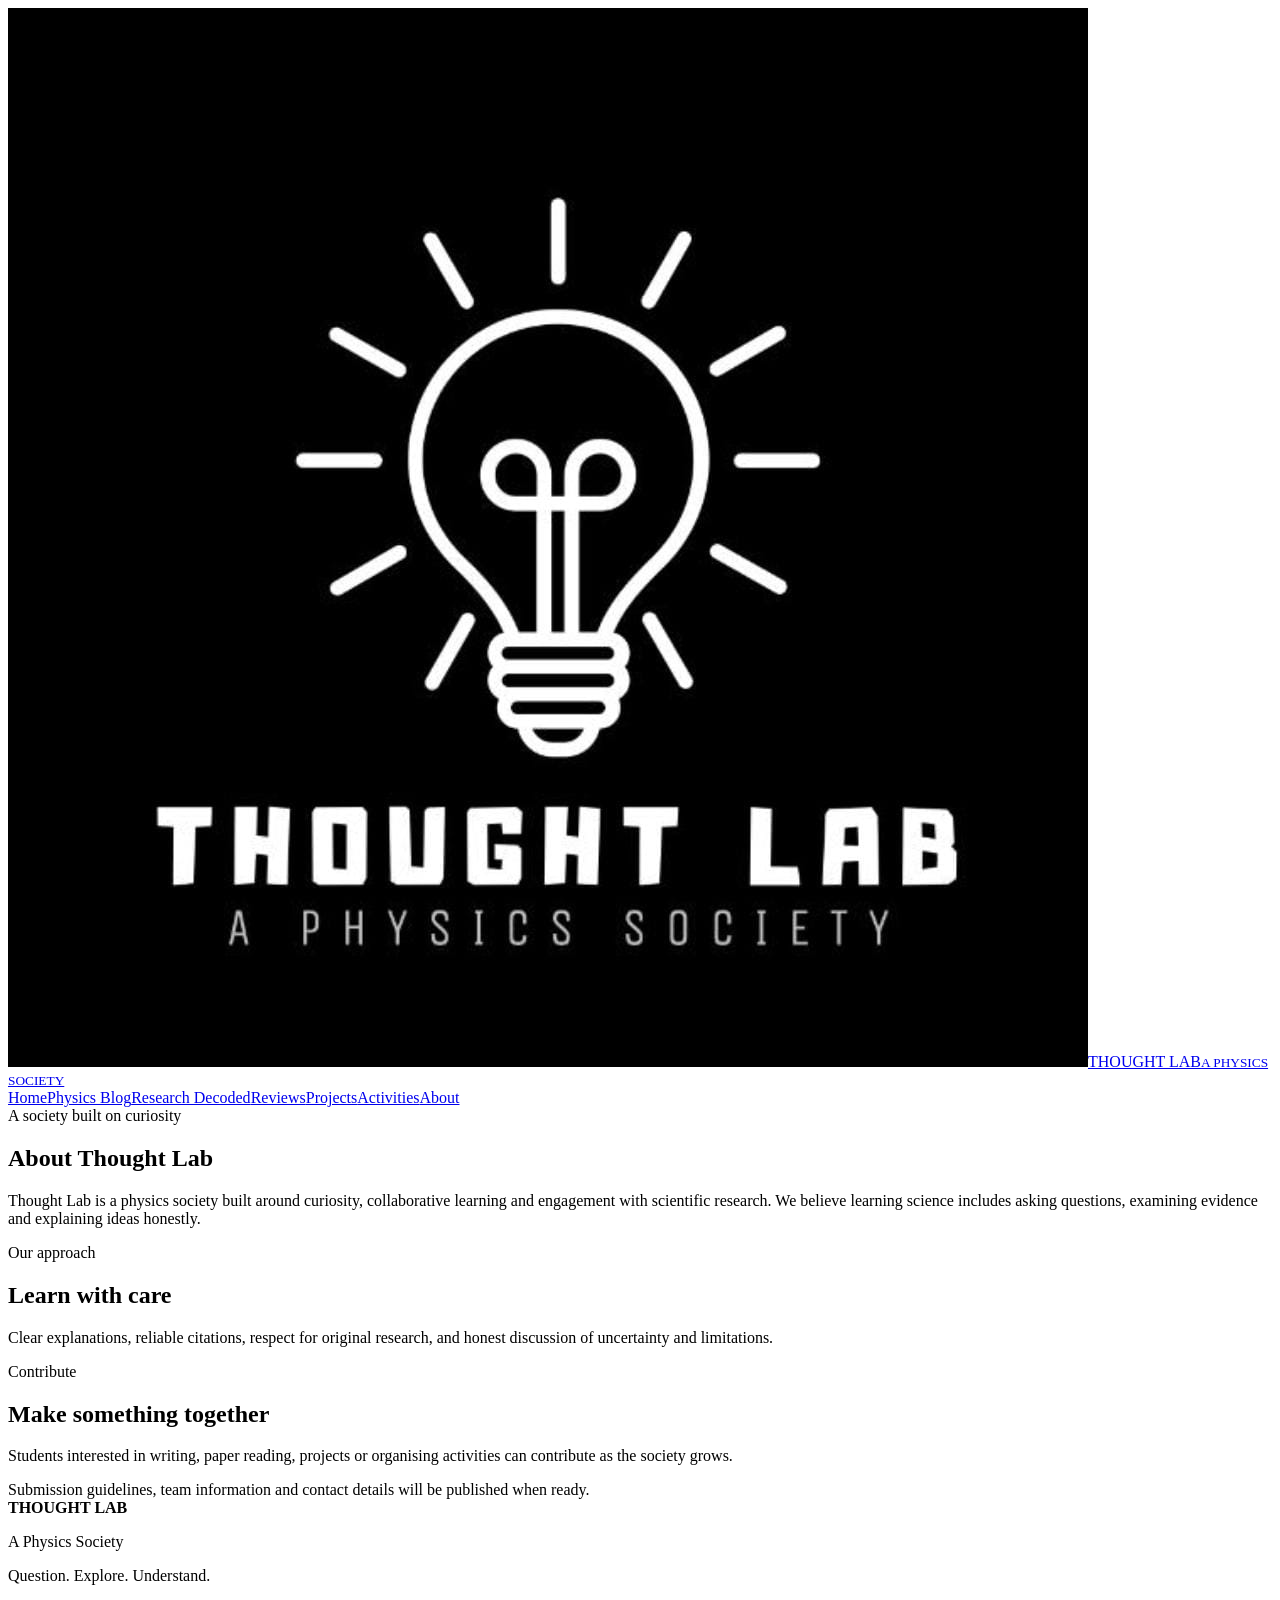
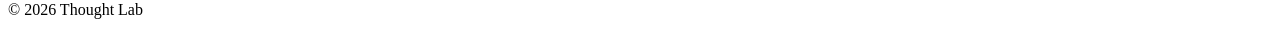
==== about.html @ f624a901 "Add files via upload" ====
<!doctype html><html lang="en"><head><meta charset="utf-8"><meta name="viewport" content="width=device-width,initial-scale=1"><meta name="description" content="Thought Lab — a student physics society exploring ideas, research and the universe."><title>About Thought Lab | Thought Lab</title><link rel="stylesheet" href="assets/style.css"></head><body><header class="site-header"><div class="wrap bar"><a class="brand" href="index.html"><img src="logo.jpeg" alt="Thought Lab logo"><span>THOUGHT LAB<small>A PHYSICS SOCIETY</small></span></a><nav aria-label="Main navigation"><a href="index.html">Home</a><a href="blog.html">Physics Blog</a><a href="decoded.html">Research Decoded</a><a href="reviews.html">Reviews</a><a href="projects.html">Projects</a><a href="activities.html">Activities</a><a href="about.html" aria-current="page">About</a></nav></div></header><main><section class="page-intro"><div class="wrap"><div class="eyebrow">A society built on curiosity</div><h1>About Thought Lab</h1><p>Thought Lab is a physics society built around curiosity, collaborative learning and engagement with scientific research. We believe learning science includes asking questions, examining evidence and explaining ideas honestly.</p></div></section><section class="content"><div class="wrap"><div class="grid"><article class="card"><div class="tag">Our approach</div><h2>Learn with care</h2><p>Clear explanations, reliable citations, respect for original research, and honest discussion of uncertainty and limitations.</p></article><article class="card"><div class="tag">Contribute</div><h2>Make something together</h2><p>Students interested in writing, paper reading, projects or organising activities can contribute as the society grows.</p></article></div><div class="notice">Submission guidelines, team information and contact details will be published when ready.</div></div></section></main><footer class="footer"><div class="wrap footer-row"><div><strong>THOUGHT LAB</strong><p>A Physics Society</p></div><div><p>Question. Explore. Understand.</p><p>© 2026 Thought Lab</p></div></div></footer></body></html>
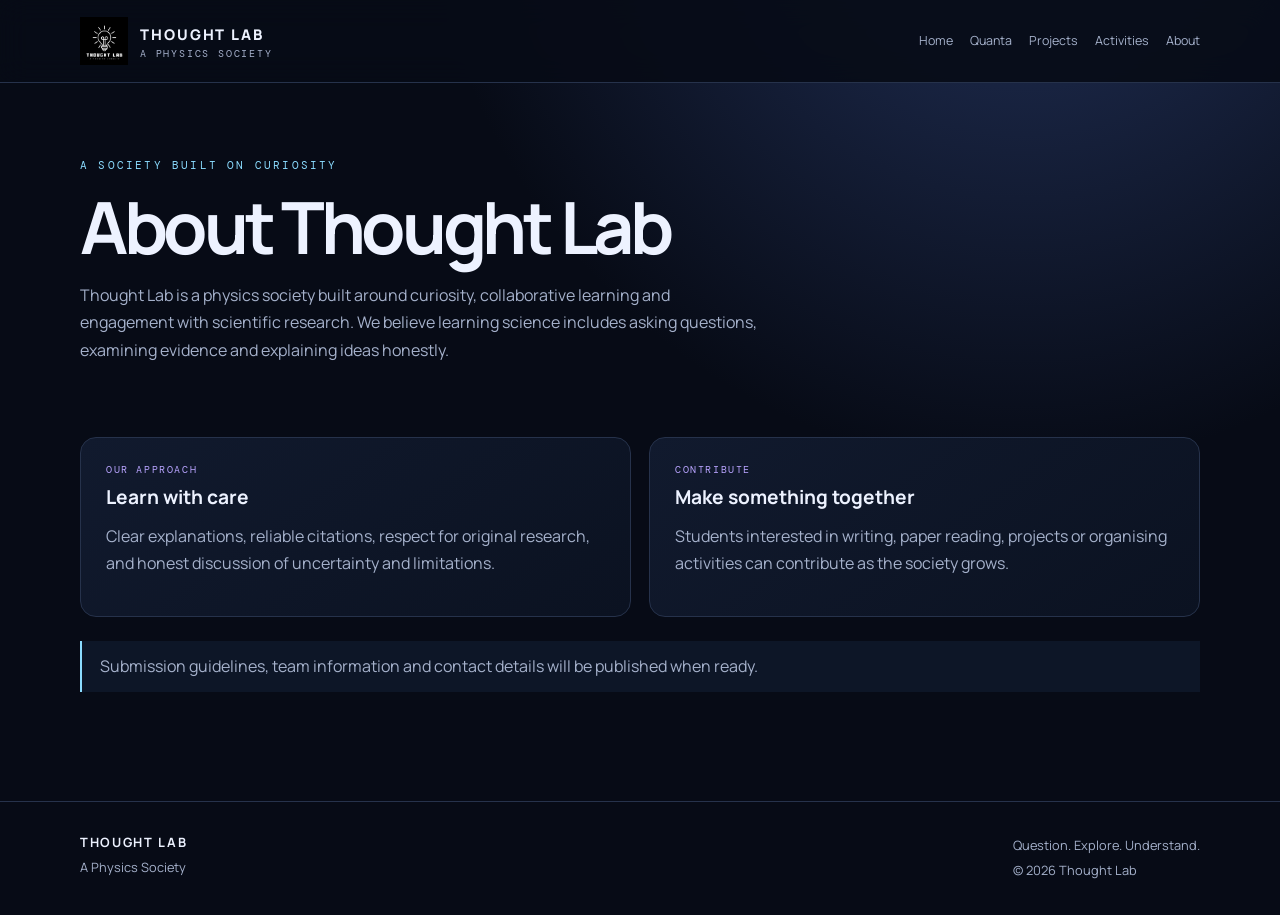
==== commit 2831cff8: "Add files via upload" ====
--- a/about.html
+++ b/about.html
@@ -1 +1 @@
-<!doctype html><html lang="en"><head><meta charset="utf-8"><meta name="viewport" content="width=device-width,initial-scale=1"><meta name="description" content="Thought Lab — a student physics society exploring ideas, research and the universe."><title>About Thought Lab | Thought Lab</title><link rel="stylesheet" href="assets/style.css"></head><body><header class="site-header"><div class="wrap bar"><a class="brand" href="index.html"><img src="logo.jpeg" alt="Thought Lab logo"><span>THOUGHT LAB<small>A PHYSICS SOCIETY</small></span></a><nav aria-label="Main navigation"><a href="index.html">Home</a><a href="blog.html">Physics Blog</a><a href="decoded.html">Research Decoded</a><a href="reviews.html">Reviews</a><a href="projects.html">Projects</a><a href="activities.html">Activities</a><a href="about.html" aria-current="page">About</a></nav></div></header><main><section class="page-intro"><div class="wrap"><div class="eyebrow">A society built on curiosity</div><h1>About Thought Lab</h1><p>Thought Lab is a physics society built around curiosity, collaborative learning and engagement with scientific research. We believe learning science includes asking questions, examining evidence and explaining ideas honestly.</p></div></section><section class="content"><div class="wrap"><div class="grid"><article class="card"><div class="tag">Our approach</div><h2>Learn with care</h2><p>Clear explanations, reliable citations, respect for original research, and honest discussion of uncertainty and limitations.</p></article><article class="card"><div class="tag">Contribute</div><h2>Make something together</h2><p>Students interested in writing, paper reading, projects or organising activities can contribute as the society grows.</p></article></div><div class="notice">Submission guidelines, team information and contact details will be published when ready.</div></div></section></main><footer class="footer"><div class="wrap footer-row"><div><strong>THOUGHT LAB</strong><p>A Physics Society</p></div><div><p>Question. Explore. Understand.</p><p>© 2026 Thought Lab</p></div></div></footer></body></html>+<!doctype html><html lang="en"><head><meta charset="utf-8"><meta name="viewport" content="width=device-width,initial-scale=1"><meta name="description" content="Thought Lab — a student physics society exploring ideas, research and the universe."><title>About Thought Lab | Thought Lab</title><link rel="stylesheet" href="assets/style.css"></head><body><header class="site-header"><div class="wrap bar"><a class="brand" href="index.html"><img src="logo.jpeg" alt="Thought Lab logo"><span>THOUGHT LAB<small>A PHYSICS SOCIETY</small></span></a><nav aria-label="Main navigation"><a href="index.html">Home</a><a href="quanta.html">Quanta</a><a href="projects.html">Projects</a><a href="activities.html">Activities</a><a href="about.html">About</a></nav></div></header><main><section class="page-intro"><div class="wrap"><div class="eyebrow">A society built on curiosity</div><h1>About Thought Lab</h1><p>Thought Lab is a physics society built around curiosity, collaborative learning and engagement with scientific research. We believe learning science includes asking questions, examining evidence and explaining ideas honestly.</p></div></section><section class="content"><div class="wrap"><div class="grid"><article class="card"><div class="tag">Our approach</div><h2>Learn with care</h2><p>Clear explanations, reliable citations, respect for original research, and honest discussion of uncertainty and limitations.</p></article><article class="card"><div class="tag">Contribute</div><h2>Make something together</h2><p>Students interested in writing, paper reading, projects or organising activities can contribute as the society grows.</p></article></div><div class="notice">Submission guidelines, team information and contact details will be published when ready.</div></div></section></main><footer class="footer"><div class="wrap footer-row"><div><strong>THOUGHT LAB</strong><p>A Physics Society</p></div><div><p>Question. Explore. Understand.</p><p>© 2026 Thought Lab</p></div></div></footer></body></html>
--- a/assets/style.css
+++ b/assets/style.css
@@ -0,0 +1,45 @@
+@import url('https://fonts.googleapis.com/css2?family=DM+Mono:wght@400;500&family=Manrope:wght@400;500;600;700;800&display=swap');
+:root{--bg:#070b16;--panel:#10182b;--panel2:#0c1323;--text:#edf2ff;--muted:#a5b1cb;--line:#26324b;--accent:#8bdcff;--violet:#b9a4ff;--max:1120px}
+*{box-sizing:border-box}html{scroll-behavior:smooth}body{margin:0;background:radial-gradient(ellipse at 80% -20%,#24345e 0,transparent 42%),var(--bg);color:var(--text);font:16px/1.7 Manrope,system-ui,sans-serif}a{color:var(--accent);text-decoration:none}a:hover{color:#fff}img{max-width:100%;display:block}.wrap{width:min(var(--max),calc(100% - 40px));margin:auto}.site-header{border-bottom:1px solid #26324b;background:#070b16e8;backdrop-filter:blur(14px);position:sticky;top:0;z-index:10}.bar{display:flex;align-items:center;justify-content:space-between;gap:24px;min-height:82px}.brand{display:flex;align-items:center;gap:12px;color:var(--text);font-weight:800;letter-spacing:.13em;font-size:.92rem}.brand img{width:48px;height:48px;object-fit:contain}.brand small{display:block;font:10px 'DM Mono',monospace;letter-spacing:.18em;color:var(--muted)}nav{display:flex;gap:17px;flex-wrap:wrap;justify-content:flex-end}nav a{font-size:.78rem;color:var(--muted)}nav a[aria-current=page]{color:var(--accent)}.eyebrow{font:11px 'DM Mono',monospace;text-transform:uppercase;letter-spacing:.2em;color:var(--accent)}.hero{min-height:calc(78vh - 82px);display:flex;align-items:center;padding:90px 0 100px;position:relative;overflow:hidden}.hero:after{content:'';position:absolute;width:420px;height:420px;border-radius:50%;right:5%;top:12%;background:radial-gradient(circle at 35% 35%,#a6e6ff30,#a38aff15 45%,transparent 70%);border:1px solid #9ddcff20;box-shadow:0 0 100px #6c89ff12;pointer-events:none}.hero-inner{position:relative;z-index:1;max-width:760px}.hero h1{font-size:clamp(3rem,8vw,6.4rem);line-height:1.02;letter-spacing:-.07em;margin:22px 0}.hero p{font-size:1.1rem;color:var(--muted);max-width:600px}.hero .sub{font:12px 'DM Mono',monospace;letter-spacing:.14em;color:#8d9ab8;margin-top:30px}.hero .word{color:var(--accent)}.page-intro{padding:75px 0 35px}.page-intro h1{font-size:clamp(2.4rem,6vw,4.5rem);letter-spacing:-.06em;line-height:1.1;margin:15px 0}.page-intro p{max-width:680px;color:var(--muted)}main .content{padding:22px 0 85px}.section-title{font-size:1.2rem;margin:0 0 18px}.grid{display:grid;grid-template-columns:repeat(2,minmax(0,1fr));gap:18px}.card{background:linear-gradient(145deg,#111a2e,#0b1221);border:1px solid var(--line);border-radius:16px;padding:25px}.card h2,.card h3{font-size:1.2rem;line-height:1.4;margin:8px 0 12px}.card p{color:var(--muted);margin:0 0 14px}.tag{font:10px 'DM Mono',monospace;letter-spacing:.16em;color:var(--violet);text-transform:uppercase}.lead-card{padding:32px;border-radius:20px;border:1px solid #36466b;background:linear-gradient(130deg,#141e37,#0b1221)}.lead-card h2{font-size:1.65rem}.notice{border-left:2px solid var(--accent);padding:12px 18px;color:var(--muted);background:#0d1627;margin:24px 0}.gallery{display:grid;grid-template-columns:repeat(3,1fr);gap:12px;margin:20px 0}.gallery img{height:220px;width:100%;object-fit:cover;border-radius:12px;border:1px solid var(--line)}.footer{border-top:1px solid var(--line);padding:30px 0;color:var(--muted);font-size:.8rem}.footer-row{display:flex;justify-content:space-between;gap:15px;flex-wrap:wrap}.footer strong{color:var(--text);letter-spacing:.13em}.footer p{margin:3px 0}.btn{display:inline-block;border:1px solid #59708e;border-radius:999px;padding:10px 17px;color:var(--text);font-size:.85rem;margin:12px 8px 0 0}.btn.primary{background:var(--accent);border-color:var(--accent);color:#07101d;font-weight:800}.small{font-size:.85rem;color:var(--muted)}@media(max-width:800px){.bar{align-items:flex-start;flex-direction:column;padding:13px 0}.bar nav{justify-content:flex-start;gap:9px 14px}.hero{min-height:65vh;padding:70px 0}.hero:after{width:270px;height:270px;right:-100px;top:25%}.grid{grid-template-columns:1fr}.gallery{grid-template-columns:1fr}.gallery img{height:auto;max-height:360px;object-fit:cover}.wrap{width:min(var(--max),calc(100% - 30px))}}
+
+/* Space Quiz 2026 feature page */
+.event-hero{padding:72px 0 62px;border-bottom:1px solid var(--line);background:radial-gradient(ellipse at 10% 10%,#25345a70,transparent 55%)}.event-hero-grid{display:grid;grid-template-columns:.88fr 1.12fr;align-items:center;gap:42px}.event-hero h1{font-size:clamp(3rem,7vw,5.8rem);line-height:.98;letter-spacing:-.075em;margin:20px 0}.event-hero h1 span{color:var(--accent);display:block}.event-lede{font-size:1.1rem;color:var(--muted);max-width:560px}.event-meta{display:flex;gap:9px;flex-wrap:wrap;margin-top:25px}.event-meta span{border:1px solid var(--line);background:#10182b99;border-radius:999px;padding:7px 12px;font-size:.75rem;color:#d3def5}.event-hero-image,.feature-photo{margin:0}.event-hero-image img{width:100%;height:440px;object-fit:cover;border:1px solid var(--line);border-radius:18px}.event-hero-image figcaption,.feature-photo figcaption,.event-gallery figcaption{font-size:.76rem;color:var(--muted);margin-top:10px}.event-section{padding:74px 0}.event-section-alt{background:#0b1220a8;border-top:1px solid #1c2941;border-bottom:1px solid #1c2941}.event-intro-grid,.closing-grid{display:grid;grid-template-columns:.8fr 1.2fr;gap:48px}.event-section h2{font-size:clamp(1.8rem,4vw,3rem);letter-spacing:-.055em;line-height:1.13;margin:13px 0}.event-prose{color:var(--muted);max-width:760px}.event-prose p{margin:0 0 16px}.feature-grid{display:grid;grid-template-columns:1fr 1fr;align-items:center;gap:48px}.feature-grid.reverse .feature-copy{order:2}.feature-grid.reverse .feature-photo{order:1}.feature-photo img{width:100%;height:390px;object-fit:cover;border-radius:17px;border:1px solid var(--line)}.feature-copy p{color:var(--muted)}.section-heading{max-width:740px;margin-bottom:28px}.section-heading p{color:var(--muted)}.round-grid{display:grid;grid-template-columns:repeat(4,1fr);gap:14px}.round-card{padding:22px;border:1px solid var(--line);border-radius:15px;background:linear-gradient(145deg,#121c32,#0a1120);min-height:145px}.round-card span{font:11px 'DM Mono',monospace;color:var(--accent)}.round-card h3{font-size:1.05rem;margin:17px 0 0}.winner-grid{display:grid;grid-template-columns:repeat(3,minmax(0,1fr));gap:17px;align-items:start}.winner-card{overflow:hidden;border:1px solid var(--line);border-radius:17px;background:linear-gradient(145deg,#121b30,#0a1120)}.winner-card img{width:100%;height:240px;object-fit:cover}.winner-first{border-color:#7dadd0}.winner-content{padding:21px}.winner-rank{font:10px 'DM Mono',monospace;letter-spacing:.14em;color:var(--violet);text-transform:uppercase}.winner-content h3{font-size:1.3rem;margin:8px 0}.winner-score{font-weight:800;color:var(--accent);font-size:.92rem}.winner-score span{color:var(--muted);padding:0 4px}.winner-content ul{padding-left:18px;color:var(--muted);font-size:.85rem;margin:15px 0 0}.winner-content small{color:#8290ad}.event-gallery{display:grid;grid-template-columns:1fr 1fr;gap:18px}.event-gallery figure{margin:0}.event-gallery img{width:100%;height:310px;object-fit:cover;border-radius:15px;border:1px solid var(--line)}.event-gallery .gallery-wide{grid-column:1/-1}.event-gallery .gallery-wide img{height:auto;max-height:580px;object-fit:cover}.closing-grid{align-items:start}
+@media(max-width:850px){.event-hero-grid,.event-intro-grid,.closing-grid,.feature-grid{grid-template-columns:1fr;gap:26px}.event-hero-image img{height:auto;max-height:460px}.feature-grid.reverse .feature-copy,.feature-grid.reverse .feature-photo{order:initial}.round-grid{grid-template-columns:repeat(2,1fr)}.winner-grid{grid-template-columns:1fr}.winner-card img{height:auto;max-height:390px}.event-gallery{grid-template-columns:1fr}.event-gallery .gallery-wide{grid-column:auto}.event-gallery img{height:auto;max-height:450px}}
+
+/* Homepage: wider physics identity, not astronomy-only */
+.home-hero{position:relative;overflow:hidden;padding:74px 0 82px;border-bottom:1px solid var(--line);background:radial-gradient(ellipse at 76% 48%,#283d6c65,transparent 43%),radial-gradient(ellipse at 8% 0%,#1a294b65,transparent 45%)}
+.home-hero-grid{display:grid;grid-template-columns:1.05fr .95fr;align-items:center;gap:35px;min-height:510px}.home-hero-copy{position:relative;z-index:1}.home-hero h1{font-size:clamp(3.3rem,7.8vw,6.5rem);line-height:.98;letter-spacing:-.075em;margin:22px 0}.home-hero h1 span,.home-belief h2 span{color:var(--accent)}.home-intro{font-size:1.1rem;max-width:640px;color:var(--muted)}.home-actions{margin-top:20px}.home-motto{font:11px 'DM Mono',monospace;letter-spacing:.17em;color:#8797b8;margin-top:34px}.home-motto span{color:var(--accent);padding:0 7px}
+.home-visual{height:430px;position:relative;display:grid;place-items:center}.visual-core{width:170px;height:170px;border:1px solid #9bdcff6a;border-radius:50%;display:flex;flex-direction:column;align-items:center;justify-content:center;text-align:center;background:radial-gradient(circle,#213b5c,#0b1325 70%);box-shadow:0 0 55px #73caff20;z-index:2}.visual-core span{font:700 14px 'DM Mono',monospace;letter-spacing:.16em;color:#d9f4ff}.visual-core small{font-size:10px;line-height:1.5;color:var(--muted);margin-top:9px}.orbit{position:absolute;border:1px solid #8ddcff35;border-radius:50%;width:290px;height:290px;transform:rotate(-28deg)}.orbit-two{width:380px;height:260px;transform:rotate(52deg);border-color:#b9a4ff35}.orbit-three{width:420px;height:420px;border-style:dashed;border-color:#8ddcff20}.visual-label{position:absolute;font:10px 'DM Mono',monospace;letter-spacing:.16em;color:#cbd8f2;border:1px solid var(--line);background:#0b1221;padding:8px 11px;border-radius:99px}.label-quantum{top:40px;left:14%}.label-space{right:1%;top:48%}.label-energy{bottom:42px;left:18%}
+.home-belief{padding:75px 0;background:#0b1220a8;border-bottom:1px solid #1c2941}.belief-grid{display:grid;grid-template-columns:.8fr 1.2fr;gap:45px;align-items:center}.home-belief h2,.home-branches h2,.home-ways h2{font-size:clamp(2.3rem,5vw,4rem);line-height:1.05;letter-spacing:-.065em;margin:16px 0}.belief-copy p{font-size:1.12rem;color:var(--muted);max-width:720px}.text-link{display:inline-block;margin-top:10px;font-weight:700}.text-link span{padding-left:8px}.home-branches,.home-ways{padding:78px 0}.section-heading{max-width:720px}.section-heading h2{margin-top:13px}.section-heading p{color:var(--muted);max-width:620px}.branch-grid{display:grid;grid-template-columns:repeat(3,minmax(0,1fr));gap:15px;margin-top:32px}.branch-card{position:relative;overflow:hidden;min-height:235px;padding:24px;border:1px solid var(--line);border-radius:16px;background:linear-gradient(145deg,#111a2e,#0b1221)}.branch-card:after{content:'';position:absolute;width:150px;height:150px;right:-60px;bottom:-70px;border-radius:50%;border:1px solid #9bdcff20;box-shadow:0 0 50px #9bdcff0a}.branch-symbol{font-size:2.5rem;line-height:1;color:var(--accent);margin-bottom:20px}.branch-card .tag{color:var(--violet)}.branch-card h3{font-size:1.25rem;margin:8px 0}.branch-card p{font-size:.9rem;color:var(--muted);margin:0;max-width:330px}.branch-em .branch-symbol{color:#c4b4ff}.branch-thermo .branch-symbol{color:#ffbd8d}.branch-relativity .branch-symbol{color:#a5e5c6}.branch-optics .branch-symbol{color:#f0d88d}.branch-mechanics .branch-symbol{color:#9ed9ff}.ways-grid{display:grid;grid-template-columns:repeat(4,minmax(0,1fr));gap:14px;margin-top:26px}.way-card{display:block;padding:23px;border:1px solid var(--line);border-radius:15px;background:#0d1526;color:var(--text);transition:transform .18s,border-color .18s}.way-card:hover{transform:translateY(-3px);border-color:#6d8ab3}.way-card h3{font-size:1.15rem;margin:12px 0}.way-card h3 span{float:right;color:var(--accent)}.way-card p{font-size:.88rem;color:var(--muted);margin:0}.way-card .tag{color:var(--accent)}
+@media(max-width:850px){.home-hero-grid,.belief-grid{grid-template-columns:1fr;gap:25px}.home-hero{padding:55px 0}.home-visual{height:350px}.branch-grid{grid-template-columns:repeat(2,minmax(0,1fr))}.ways-grid{grid-template-columns:repeat(2,minmax(0,1fr))}}
+@media(max-width:520px){.home-hero h1{font-size:3.3rem}.home-visual{height:300px;transform:scale(.92);margin:-10px}.orbit-three{width:340px;height:340px}.orbit-two{width:320px;height:220px}.branch-grid,.ways-grid{grid-template-columns:1fr}.branch-card{min-height:190px}.home-belief,.home-branches,.home-ways{padding:55px 0}}
+/* Fix event photos on mobile portrait screens */
+@media (max-width: 850px) {
+    .event-hero-image img,
+    .feature-photo img,
+    .event-gallery img {
+        height: auto;
+        max-height: none;
+        object-fit: contain;
+    }
+}
+@media (max-width: 520px) {
+    .event-hero {
+        padding: 30px 0;
+    }
+
+    .event-hero-image img {
+        width: 100%;
+        height: auto;
+        max-height: 65vh;
+        object-fit: contain;
+    }
+
+    .event-hero-image figcaption {
+        font-size: 0.7rem;
+    }
+
+    .event-section {
+        padding: 40px 0;
+    }
+}
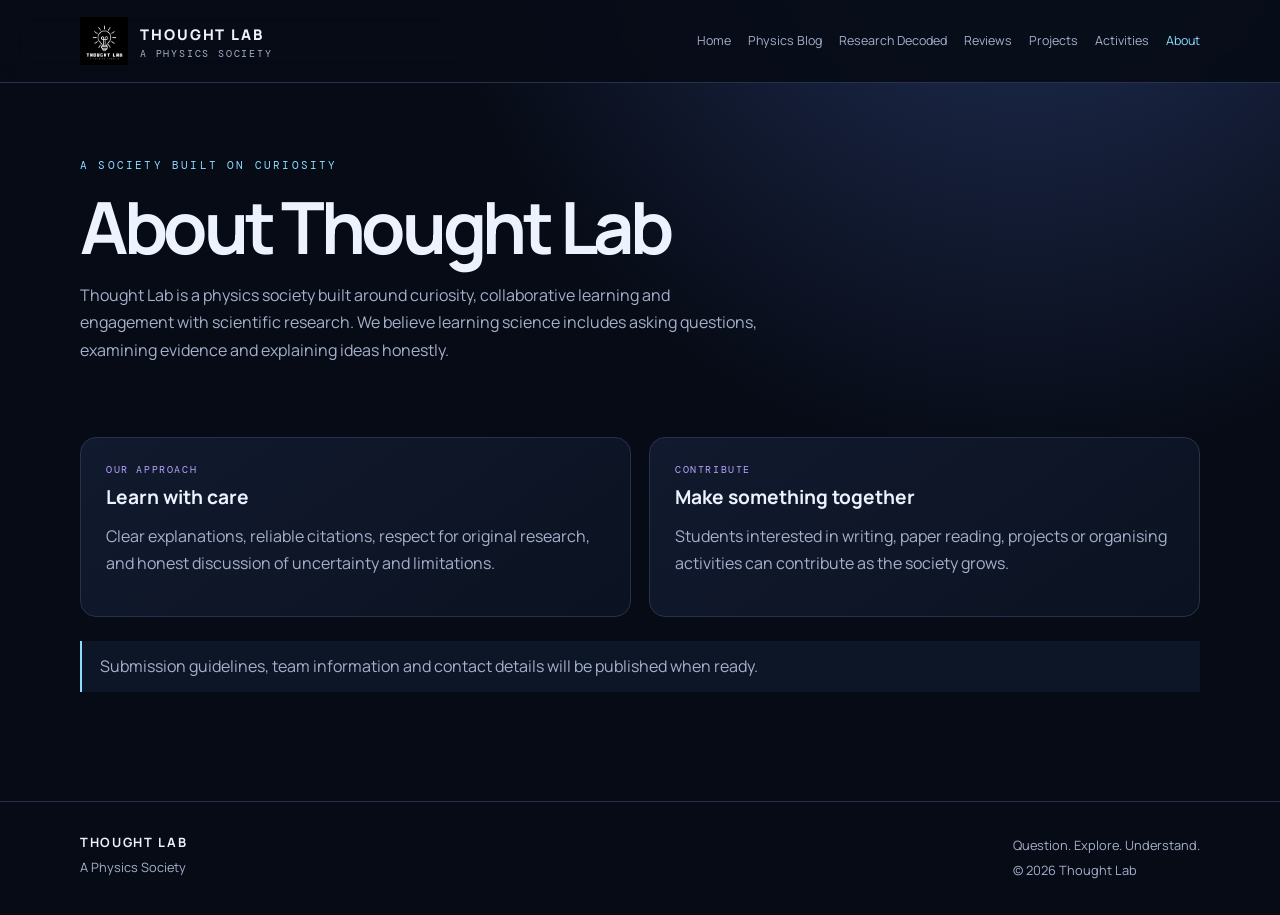
==== commit 19af5fc8: "Add files via upload" ====
--- a/about.html
+++ b/about.html
@@ -1 +1 @@
-<!doctype html><html lang="en"><head><meta charset="utf-8"><meta name="viewport" content="width=device-width,initial-scale=1"><meta name="description" content="Thought Lab — a student physics society exploring ideas, research and the universe."><title>About Thought Lab | Thought Lab</title><link rel="stylesheet" href="assets/style.css"></head><body><header class="site-header"><div class="wrap bar"><a class="brand" href="index.html"><img src="logo.jpeg" alt="Thought Lab logo"><span>THOUGHT LAB<small>A PHYSICS SOCIETY</small></span></a><nav aria-label="Main navigation"><a href="index.html">Home</a><a href="quanta.html">Quanta</a><a href="projects.html">Projects</a><a href="activities.html">Activities</a><a href="about.html">About</a></nav></div></header><main><section class="page-intro"><div class="wrap"><div class="eyebrow">A society built on curiosity</div><h1>About Thought Lab</h1><p>Thought Lab is a physics society built around curiosity, collaborative learning and engagement with scientific research. We believe learning science includes asking questions, examining evidence and explaining ideas honestly.</p></div></section><section class="content"><div class="wrap"><div class="grid"><article class="card"><div class="tag">Our approach</div><h2>Learn with care</h2><p>Clear explanations, reliable citations, respect for original research, and honest discussion of uncertainty and limitations.</p></article><article class="card"><div class="tag">Contribute</div><h2>Make something together</h2><p>Students interested in writing, paper reading, projects or organising activities can contribute as the society grows.</p></article></div><div class="notice">Submission guidelines, team information and contact details will be published when ready.</div></div></section></main><footer class="footer"><div class="wrap footer-row"><div><strong>THOUGHT LAB</strong><p>A Physics Society</p></div><div><p>Question. Explore. Understand.</p><p>© 2026 Thought Lab</p></div></div></footer></body></html>+<!doctype html><html lang="en"><head><meta charset="utf-8"><meta name="viewport" content="width=device-width,initial-scale=1"><meta name="description" content="Thought Lab — a student physics society exploring ideas, research and the universe."><title>About Thought Lab | Thought Lab</title><link rel="stylesheet" href="assets/style.css"></head><body><header class="site-header"><div class="wrap bar"><a class="brand" href="index.html"><img src="logo.jpeg" alt="Thought Lab logo"><span>THOUGHT LAB<small>A PHYSICS SOCIETY</small></span></a><nav aria-label="Main navigation"><a href="index.html">Home</a><a href="blog.html">Physics Blog</a><a href="decoded.html">Research Decoded</a><a href="reviews.html">Reviews</a><a href="projects.html">Projects</a><a href="activities.html">Activities</a><a href="about.html" aria-current="page">About</a></nav></div></header><main><section class="page-intro"><div class="wrap"><div class="eyebrow">A society built on curiosity</div><h1>About Thought Lab</h1><p>Thought Lab is a physics society built around curiosity, collaborative learning and engagement with scientific research. We believe learning science includes asking questions, examining evidence and explaining ideas honestly.</p></div></section><section class="content"><div class="wrap"><div class="grid"><article class="card"><div class="tag">Our approach</div><h2>Learn with care</h2><p>Clear explanations, reliable citations, respect for original research, and honest discussion of uncertainty and limitations.</p></article><article class="card"><div class="tag">Contribute</div><h2>Make something together</h2><p>Students interested in writing, paper reading, projects or organising activities can contribute as the society grows.</p></article></div><div class="notice">Submission guidelines, team information and contact details will be published when ready.</div></div></section></main><footer class="footer"><div class="wrap footer-row"><div><strong>THOUGHT LAB</strong><p>A Physics Society</p></div><div><p>Question. Explore. Understand.</p><p>© 2026 Thought Lab</p></div></div></footer></body></html>
--- a/assets/style.css
+++ b/assets/style.css
@@ -13,33 +13,3 @@
 .home-belief{padding:75px 0;background:#0b1220a8;border-bottom:1px solid #1c2941}.belief-grid{display:grid;grid-template-columns:.8fr 1.2fr;gap:45px;align-items:center}.home-belief h2,.home-branches h2,.home-ways h2{font-size:clamp(2.3rem,5vw,4rem);line-height:1.05;letter-spacing:-.065em;margin:16px 0}.belief-copy p{font-size:1.12rem;color:var(--muted);max-width:720px}.text-link{display:inline-block;margin-top:10px;font-weight:700}.text-link span{padding-left:8px}.home-branches,.home-ways{padding:78px 0}.section-heading{max-width:720px}.section-heading h2{margin-top:13px}.section-heading p{color:var(--muted);max-width:620px}.branch-grid{display:grid;grid-template-columns:repeat(3,minmax(0,1fr));gap:15px;margin-top:32px}.branch-card{position:relative;overflow:hidden;min-height:235px;padding:24px;border:1px solid var(--line);border-radius:16px;background:linear-gradient(145deg,#111a2e,#0b1221)}.branch-card:after{content:'';position:absolute;width:150px;height:150px;right:-60px;bottom:-70px;border-radius:50%;border:1px solid #9bdcff20;box-shadow:0 0 50px #9bdcff0a}.branch-symbol{font-size:2.5rem;line-height:1;color:var(--accent);margin-bottom:20px}.branch-card .tag{color:var(--violet)}.branch-card h3{font-size:1.25rem;margin:8px 0}.branch-card p{font-size:.9rem;color:var(--muted);margin:0;max-width:330px}.branch-em .branch-symbol{color:#c4b4ff}.branch-thermo .branch-symbol{color:#ffbd8d}.branch-relativity .branch-symbol{color:#a5e5c6}.branch-optics .branch-symbol{color:#f0d88d}.branch-mechanics .branch-symbol{color:#9ed9ff}.ways-grid{display:grid;grid-template-columns:repeat(4,minmax(0,1fr));gap:14px;margin-top:26px}.way-card{display:block;padding:23px;border:1px solid var(--line);border-radius:15px;background:#0d1526;color:var(--text);transition:transform .18s,border-color .18s}.way-card:hover{transform:translateY(-3px);border-color:#6d8ab3}.way-card h3{font-size:1.15rem;margin:12px 0}.way-card h3 span{float:right;color:var(--accent)}.way-card p{font-size:.88rem;color:var(--muted);margin:0}.way-card .tag{color:var(--accent)}
 @media(max-width:850px){.home-hero-grid,.belief-grid{grid-template-columns:1fr;gap:25px}.home-hero{padding:55px 0}.home-visual{height:350px}.branch-grid{grid-template-columns:repeat(2,minmax(0,1fr))}.ways-grid{grid-template-columns:repeat(2,minmax(0,1fr))}}
 @media(max-width:520px){.home-hero h1{font-size:3.3rem}.home-visual{height:300px;transform:scale(.92);margin:-10px}.orbit-three{width:340px;height:340px}.orbit-two{width:320px;height:220px}.branch-grid,.ways-grid{grid-template-columns:1fr}.branch-card{min-height:190px}.home-belief,.home-branches,.home-ways{padding:55px 0}}
-/* Fix event photos on mobile portrait screens */
-@media (max-width: 850px) {
-    .event-hero-image img,
-    .feature-photo img,
-    .event-gallery img {
-        height: auto;
-        max-height: none;
-        object-fit: contain;
-    }
-}
-@media (max-width: 520px) {
-    .event-hero {
-        padding: 30px 0;
-    }
-
-    .event-hero-image img {
-        width: 100%;
-        height: auto;
-        max-height: 65vh;
-        object-fit: contain;
-    }
-
-    .event-hero-image figcaption {
-        font-size: 0.7rem;
-    }
-
-    .event-section {
-        padding: 40px 0;
-    }
-}
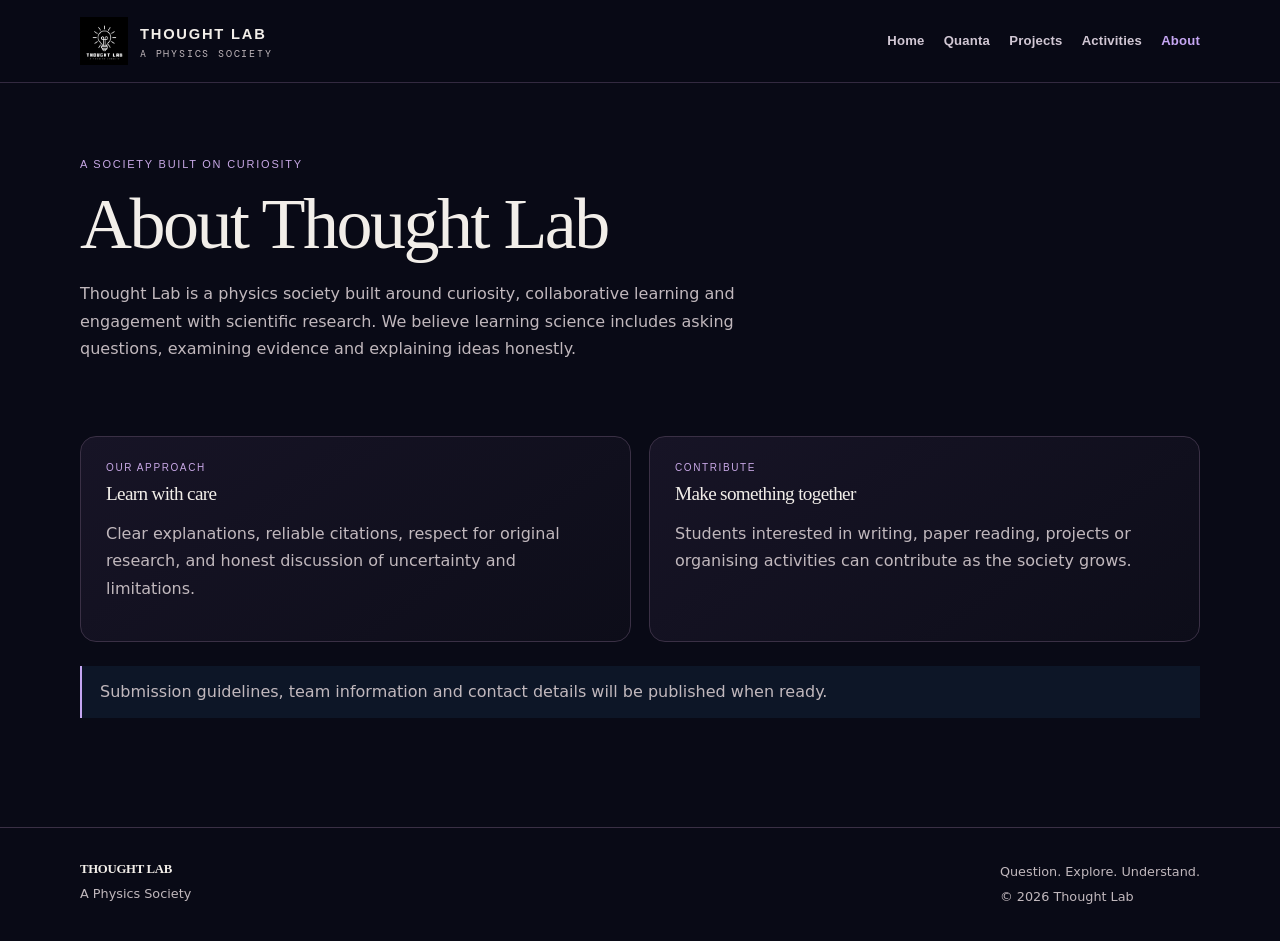
==== commit e6f0a5e8: "Add files via upload" ====
--- a/about.html
+++ b/about.html
@@ -1 +1,3 @@
-<!doctype html><html lang="en"><head><meta charset="utf-8"><meta name="viewport" content="width=device-width,initial-scale=1"><meta name="description" content="Thought Lab — a student physics society exploring ideas, research and the universe."><title>About Thought Lab | Thought Lab</title><link rel="stylesheet" href="assets/style.css"></head><body><header class="site-header"><div class="wrap bar"><a class="brand" href="index.html"><img src="logo.jpeg" alt="Thought Lab logo"><span>THOUGHT LAB<small>A PHYSICS SOCIETY</small></span></a><nav aria-label="Main navigation"><a href="index.html">Home</a><a href="blog.html">Physics Blog</a><a href="decoded.html">Research Decoded</a><a href="reviews.html">Reviews</a><a href="projects.html">Projects</a><a href="activities.html">Activities</a><a href="about.html" aria-current="page">About</a></nav></div></header><main><section class="page-intro"><div class="wrap"><div class="eyebrow">A society built on curiosity</div><h1>About Thought Lab</h1><p>Thought Lab is a physics society built around curiosity, collaborative learning and engagement with scientific research. We believe learning science includes asking questions, examining evidence and explaining ideas honestly.</p></div></section><section class="content"><div class="wrap"><div class="grid"><article class="card"><div class="tag">Our approach</div><h2>Learn with care</h2><p>Clear explanations, reliable citations, respect for original research, and honest discussion of uncertainty and limitations.</p></article><article class="card"><div class="tag">Contribute</div><h2>Make something together</h2><p>Students interested in writing, paper reading, projects or organising activities can contribute as the society grows.</p></article></div><div class="notice">Submission guidelines, team information and contact details will be published when ready.</div></div></section></main><footer class="footer"><div class="wrap footer-row"><div><strong>THOUGHT LAB</strong><p>A Physics Society</p></div><div><p>Question. Explore. Understand.</p><p>© 2026 Thought Lab</p></div></div></footer></body></html>+<!doctype html><html lang="en"><head><meta charset="utf-8"><meta name="viewport" content="width=device-width,initial-scale=1"><meta name="description" content="Thought Lab — a student physics society exploring ideas, research and the universe."><title>About Thought Lab | Thought Lab</title><link rel="stylesheet" href="assets/style.css"></head><body><header class="site-header"><div class="wrap bar"><a class="brand" href="index.html"><img src="logo.jpeg" alt="Thought Lab logo"><span>THOUGHT LAB<small>A PHYSICS SOCIETY</small></span></a><nav aria-label="Main navigation">
+      <a href="index.html">Home</a><a href="quanta.html">Quanta</a><a href="projects.html">Projects</a><a href="activities.html">Activities</a><a href="about.html" aria-current="page">About</a>
+    </nav></div></header><main><section class="page-intro"><div class="wrap"><div class="eyebrow">A society built on curiosity</div><h1>About Thought Lab</h1><p>Thought Lab is a physics society built around curiosity, collaborative learning and engagement with scientific research. We believe learning science includes asking questions, examining evidence and explaining ideas honestly.</p></div></section><section class="content"><div class="wrap"><div class="grid"><article class="card"><div class="tag">Our approach</div><h2>Learn with care</h2><p>Clear explanations, reliable citations, respect for original research, and honest discussion of uncertainty and limitations.</p></article><article class="card"><div class="tag">Contribute</div><h2>Make something together</h2><p>Students interested in writing, paper reading, projects or organising activities can contribute as the society grows.</p></article></div><div class="notice">Submission guidelines, team information and contact details will be published when ready.</div></div></section></main><footer class="footer"><div class="wrap footer-row"><div><strong>THOUGHT LAB</strong><p>A Physics Society</p></div><div><p>Question. Explore. Understand.</p><p>© 2026 Thought Lab</p></div></div></footer></body></html>
--- a/assets/style.css
+++ b/assets/style.css
@@ -13,3 +13,143 @@
 .home-belief{padding:75px 0;background:#0b1220a8;border-bottom:1px solid #1c2941}.belief-grid{display:grid;grid-template-columns:.8fr 1.2fr;gap:45px;align-items:center}.home-belief h2,.home-branches h2,.home-ways h2{font-size:clamp(2.3rem,5vw,4rem);line-height:1.05;letter-spacing:-.065em;margin:16px 0}.belief-copy p{font-size:1.12rem;color:var(--muted);max-width:720px}.text-link{display:inline-block;margin-top:10px;font-weight:700}.text-link span{padding-left:8px}.home-branches,.home-ways{padding:78px 0}.section-heading{max-width:720px}.section-heading h2{margin-top:13px}.section-heading p{color:var(--muted);max-width:620px}.branch-grid{display:grid;grid-template-columns:repeat(3,minmax(0,1fr));gap:15px;margin-top:32px}.branch-card{position:relative;overflow:hidden;min-height:235px;padding:24px;border:1px solid var(--line);border-radius:16px;background:linear-gradient(145deg,#111a2e,#0b1221)}.branch-card:after{content:'';position:absolute;width:150px;height:150px;right:-60px;bottom:-70px;border-radius:50%;border:1px solid #9bdcff20;box-shadow:0 0 50px #9bdcff0a}.branch-symbol{font-size:2.5rem;line-height:1;color:var(--accent);margin-bottom:20px}.branch-card .tag{color:var(--violet)}.branch-card h3{font-size:1.25rem;margin:8px 0}.branch-card p{font-size:.9rem;color:var(--muted);margin:0;max-width:330px}.branch-em .branch-symbol{color:#c4b4ff}.branch-thermo .branch-symbol{color:#ffbd8d}.branch-relativity .branch-symbol{color:#a5e5c6}.branch-optics .branch-symbol{color:#f0d88d}.branch-mechanics .branch-symbol{color:#9ed9ff}.ways-grid{display:grid;grid-template-columns:repeat(4,minmax(0,1fr));gap:14px;margin-top:26px}.way-card{display:block;padding:23px;border:1px solid var(--line);border-radius:15px;background:#0d1526;color:var(--text);transition:transform .18s,border-color .18s}.way-card:hover{transform:translateY(-3px);border-color:#6d8ab3}.way-card h3{font-size:1.15rem;margin:12px 0}.way-card h3 span{float:right;color:var(--accent)}.way-card p{font-size:.88rem;color:var(--muted);margin:0}.way-card .tag{color:var(--accent)}
 @media(max-width:850px){.home-hero-grid,.belief-grid{grid-template-columns:1fr;gap:25px}.home-hero{padding:55px 0}.home-visual{height:350px}.branch-grid{grid-template-columns:repeat(2,minmax(0,1fr))}.ways-grid{grid-template-columns:repeat(2,minmax(0,1fr))}}
 @media(max-width:520px){.home-hero h1{font-size:3.3rem}.home-visual{height:300px;transform:scale(.92);margin:-10px}.orbit-three{width:340px;height:340px}.orbit-two{width:320px;height:220px}.branch-grid,.ways-grid{grid-template-columns:1fr}.branch-card{min-height:190px}.home-belief,.home-branches,.home-ways{padding:55px 0}}
+
+
+/* Thought Lab homepage refinement — scoped to index.html classes */
+.home-hero-grid{grid-template-columns:minmax(0,0.92fr) minmax(0,1.08fr);gap:clamp(28px,5vw,64px);min-height:560px}
+.home-hero-copy{max-width:650px}
+.home-hero h1{font-family:Georgia,"Times New Roman",serif;font-weight:500;letter-spacing:-.055em;line-height:1.02;font-size:clamp(3.2rem,6.2vw,5.7rem)}
+.home-intro{line-height:1.8;max-width:570px}
+.home-visual{height:clamp(330px,38vw,500px);min-width:0;position:relative;display:block;overflow:hidden;border:1px solid #52617c66;border-radius:22px;background:#0b1221;box-shadow:0 24px 80px #0005}
+.home-hero-image{width:100%;height:100%;object-fit:cover;object-position:center;border-radius:22px;opacity:.92}
+.home-visual:after{content:"";position:absolute;inset:35% 0 0;background:linear-gradient(180deg,transparent,#070b16a8);pointer-events:none}
+.home-image-caption{position:absolute;z-index:2;left:22px;bottom:20px;font:10px 'DM Mono',monospace;letter-spacing:.18em;color:#f0e8dc}
+.site-header .bar{min-height:82px}
+.site-header nav{gap:clamp(10px,1.5vw,20px)}
+.site-header nav a{font-size:.82rem;white-space:nowrap}
+@media(max-width:850px){
+ .home-hero-grid{grid-template-columns:1fr;min-height:0;gap:30px}
+ .home-visual{height:clamp(260px,55vw,390px);margin:0}
+ .home-hero-copy{max-width:100%}
+}
+@media(max-width:520px){
+ .home-hero h1{font-size:clamp(2.8rem,12vw,4rem)}
+ .home-visual{height:260px}
+ .home-image-caption{left:14px;bottom:14px;font-size:9px}
+}
+/* QUANTA — independent dark cosmic editorial identity */
+.quanta-site{--q-bg:#070b18;--q-panel:#0d1427;--q-line:#263653;--q-text:#edf2ff;--q-muted:#aab6d0;--q-blue:#8bdcff;--q-purple:#b9a4ff;background:radial-gradient(ellipse at 50% -25%,#263a70 0,transparent 48%),var(--q-bg);color:var(--q-text);font-family:Manrope,system-ui,sans-serif}
+.q-wrap{width:min(1120px,calc(100% - 40px));margin:auto}.quanta-header{position:sticky;top:0;z-index:20;background:#070b18ef;backdrop-filter:blur(16px);border-bottom:1px solid var(--q-line)}.q-bar{min-height:78px;display:flex;align-items:center;gap:28px;justify-content:space-between}.q-brand{display:flex;align-items:center;gap:11px;color:var(--q-text);font-weight:800;letter-spacing:.15em;font-size:.8rem}.q-brand small{display:block;font:9px 'DM Mono',monospace;letter-spacing:.13em;color:var(--q-muted);margin-top:4px}.q-mark{font-size:2rem;letter-spacing:-.12em;color:var(--q-blue)}.q-mark span,.q-wordmark span,.q-empty-symbol span{color:var(--q-purple)}.q-nav{display:flex;gap:20px;justify-content:center}.q-nav a,.q-back{font-size:.76rem;color:var(--q-muted)}.q-nav a[aria-current=page]{color:var(--q-blue)}.q-back{white-space:nowrap;border:1px solid var(--q-line);border-radius:99px;padding:8px 12px}
+.q-hero{min-height:590px;position:relative;overflow:hidden;display:flex;align-items:center;border-bottom:1px solid var(--q-line);background:radial-gradient(ellipse at 75% 48%,#573c9b42,transparent 35%),radial-gradient(ellipse at 58% 62%,#176c9b36,transparent 42%),linear-gradient(115deg,#090e20,#0b1124 55%,#10152d)}.q-hero:before{content:'';position:absolute;inset:0;background-image:radial-gradient(1px 1px at 12% 22%,#fff 98%,transparent),radial-gradient(1px 1px at 28% 72%,#c8d8ff 98%,transparent),radial-gradient(2px 2px at 67% 18%,#fff 98%,transparent),radial-gradient(1px 1px at 85% 67%,#fff 98%,transparent),radial-gradient(1px 1px at 45% 38%,#fff 98%,transparent);background-size:190px 170px;opacity:.65}.q-nebula{position:absolute;border-radius:50%;filter:blur(42px);pointer-events:none}.q-nebula-one{width:370px;height:270px;right:5%;top:15%;background:#7046a833;transform:rotate(-28deg)}.q-nebula-two{width:420px;height:180px;right:18%;bottom:8%;background:#1e82a833;transform:rotate(22deg)}.q-hero-inner{position:relative;z-index:2;padding:85px 0}.q-kicker{font:10px 'DM Mono',monospace;letter-spacing:.2em;color:var(--q-blue);text-transform:uppercase}.q-wordmark{font-size:clamp(4.8rem,13vw,9.6rem);line-height:.88;letter-spacing:-.105em;font-weight:800;margin:25px 0 20px}.q-hero h1{font-size:clamp(2rem,5vw,4.2rem);line-height:1.08;letter-spacing:-.065em;margin:0}.q-hero h1 em,.q-sections h2 em,.q-about-grid h2 em{font-family:Georgia,serif;font-weight:400;color:#b9a4ff}.q-lede{font-size:1.04rem;max-width:520px;color:var(--q-muted);margin:23px 0 38px}.q-hero-foot{display:flex;gap:25px;align-items:center;flex-wrap:wrap;font:10px 'DM Mono',monospace;letter-spacing:.12em;color:#8798ba}.q-hero-foot a{color:var(--q-blue);font:600 12px Manrope,sans-serif;letter-spacing:0}.q-orbit-art{position:absolute;width:440px;height:440px;right:7%;top:50%;transform:translateY(-50%);border:1px solid #9bdcff27;border-radius:50%;box-shadow:0 0 90px #3b72a51a}.q-orbit-art:before,.q-orbit-art:after,.q-orbit-art i{content:'';position:absolute;inset:12%;border:1px solid #a997ff35;border-radius:50%;transform:rotate(45deg) scaleY(.48)}.q-orbit-art:after{transform:rotate(-45deg) scaleY(.48);border-color:#7ddcff45}.q-orbit-art i:nth-child(1){inset:25%;transform:none;border-color:#9bdcff35}.q-orbit-art i:nth-child(2){inset:-5%;transform:rotate(70deg) scaleY(.43);border-color:#a997ff2b}.q-orbit-art i:nth-child(3){inset:6%;transform:rotate(-22deg) scaleY(.7);border-color:#7ddcff25}.q-orbit-art b{position:absolute;inset:0;display:grid;place-items:center;font-size:6rem;color:#d9edff;text-shadow:0 0 45px #6bbcff80}
+.q-intro-strip{border-bottom:1px solid var(--q-line);background:#0b1222}.q-intro-grid{display:grid;grid-template-columns:.55fr 1.45fr;gap:35px;align-items:center;padding:42px 0}.q-intro-grid p{font-size:1.02rem;color:var(--q-muted);max-width:720px;margin:0}.q-sections{padding:85px 0 100px}.q-sections h2,.q-about-grid h2{font-size:clamp(2.5rem,5vw,4.4rem);letter-spacing:-.07em;line-height:1.03;margin:16px 0 38px}.q-category-grid{display:grid;grid-template-columns:repeat(3,1fr);gap:15px}.q-category{display:block;min-height:215px;padding:25px;border:1px solid var(--q-line);border-radius:15px;color:var(--q-text);background:linear-gradient(145deg,#121d36,#0b1222);transition:.2s}.q-category:hover{transform:translateY(-4px);border-color:#7897c3;color:white}.q-category>span{font:10px 'DM Mono',monospace;letter-spacing:.15em;color:var(--q-blue)}.q-category h3{font-size:1.3rem;margin:35px 0 9px}.q-category h3 b{float:right;color:var(--q-purple)}.q-category p{font-size:.88rem;color:var(--q-muted);margin:0}
+.q-page-hero{padding:85px 0 55px;background:radial-gradient(ellipse at 78% 15%,#493c8040,transparent 40%);border-bottom:1px solid var(--q-line)}.q-page-hero h1{font-size:clamp(3rem,8vw,6rem);letter-spacing:-.08em;line-height:1;margin:18px 0}.q-page-hero p{max-width:650px;color:var(--q-muted);font-size:1.03rem}.q-empty-wrap{padding:65px 0 110px}.q-empty{display:grid;grid-template-columns:110px 1fr;gap:28px;align-items:center;padding:34px;border:1px solid var(--q-line);border-radius:17px;background:linear-gradient(130deg,#141f39,#0b1222)}.q-empty-symbol{width:86px;height:86px;display:grid;place-items:center;border:1px solid #8bdcff70;border-radius:50%;font-size:3rem;font-weight:800;color:var(--q-blue)}.q-empty h2{font-size:1.5rem;margin:10px 0}.q-empty p,.q-about-grid p{color:var(--q-muted);max-width:680px}.q-inline-link{display:inline-block;margin-top:12px;color:var(--q-blue);font-weight:700;font-size:.88rem}.q-about-section{padding:75px 0 110px}.q-about-grid{display:grid;grid-template-columns:.9fr 1.1fr;gap:55px}.q-about-grid h2{margin-top:20px}.q-footer{border-top:1px solid var(--q-line);padding:25px 0;color:var(--q-muted);font-size:.78rem}.q-footer .q-wrap{display:flex;gap:20px;align-items:center;flex-wrap:wrap}.q-footer strong{color:var(--q-text);letter-spacing:.15em}.q-footer a{margin-left:auto;color:var(--q-blue)}
+@media(max-width:850px){.q-bar{align-items:flex-start;flex-wrap:wrap;padding:14px 0;gap:13px}.q-nav{order:3;width:100%;justify-content:flex-start;gap:16px;flex-wrap:wrap}.q-orbit-art{right:-150px;opacity:.5}.q-category-grid{grid-template-columns:1fr}.q-category{min-height:170px}.q-about-grid{grid-template-columns:1fr;gap:12px}.q-intro-grid{grid-template-columns:1fr;gap:12px}}
+@media(max-width:520px){.q-wrap{width:calc(100% - 30px)}.q-hero{min-height:560px}.q-hero-inner{padding:65px 0}.q-orbit-art{width:300px;height:300px;right:-145px;top:58%;opacity:.35}.q-empty{grid-template-columns:1fr;padding:24px}.q-page-hero{padding:65px 0 42px}.q-empty-wrap,.q-about-section{padding:48px 0 75px}.q-sections{padding:65px 0 75px}.q-back{font-size:.68rem}}
+
+
+/* Quanta typography refinement — clearer publication masthead */
+.quanta-site{--q-muted:#c2bac8;--q-label:#c9a9c8;--q-accent:#d7b2d1}
+.q-wordmark{font-size:clamp(4.1rem,9.2vw,7.1rem);letter-spacing:-.085em;line-height:.94;margin:0 0 13px;font-weight:750}
+.q-publication-line{display:block;width:max-content;max-width:100%;font:600 clamp(.76rem,1.35vw,.92rem)/1.4 Manrope,system-ui,sans-serif;letter-spacing:.22em;color:#d7b8d2;text-transform:uppercase;margin:0 0 32px;padding:9px 0 9px 2px;border-top:1px solid #c9a9c855;border-bottom:1px solid #c9a9c855}
+.q-hero h1{font-size:clamp(2.15rem,4.2vw,3.45rem);line-height:1.13;letter-spacing:-.045em;margin:0}
+.q-hero h1 em,.q-sections h2 em,.q-about-grid h2 em{color:#d2a8ce}
+.q-kicker{font-size:11px;letter-spacing:.17em;color:var(--q-label)}
+.q-lede{font-size:1.12rem;line-height:1.8;color:#c2bac8;max-width:560px}
+.q-hero-foot{color:#b7aab9;font-size:11px}
+.q-hero-foot a,.q-inline-link{color:#d7b2d1}
+.q-intro-grid p{font-size:1.1rem;line-height:1.85;color:#c2bac8}
+.q-sections h2,.q-about-grid h2{font-size:clamp(2.35rem,4.4vw,3.8rem)}
+.q-category>span{font-size:11px;color:#c9a9c8}
+.q-category h3{font-size:1.48rem;line-height:1.3;margin:32px 0 12px}
+.q-category p{font-size:.98rem;line-height:1.75;color:#c2bac8}
+.q-page-hero h1{font-size:clamp(2.8rem,6vw,5rem)}
+.q-page-hero p,.q-empty p,.q-about-grid p{font-size:1.04rem;line-height:1.8;color:#c2bac8}
+.q-empty h2{font-size:1.65rem}
+.q-footer{color:#bcb1bf}
+.q-footer a{color:#d7b2d1}
+@media(max-width:520px){.q-wordmark{font-size:clamp(3.8rem,17vw,5.2rem);margin-bottom:11px}.q-publication-line{font-size:.7rem;letter-spacing:.16em;margin-bottom:26px}.q-hero h1{font-size:2.1rem}.q-category h3{font-size:1.35rem}}
+
+
+/* Thought Lab typography refresh: academic, warm and editorial */
+body:not(.quanta-site){font-family:'DM Sans',system-ui,sans-serif;line-height:1.72}
+body:not(.quanta-site) h1,body:not(.quanta-site) h2,body:not(.quanta-site) h3{font-family:'Playfair Display',Georgia,serif;font-weight:500;letter-spacing:-.035em}
+body:not(.quanta-site) .brand{font-family:'DM Sans',sans-serif;letter-spacing:.12em}
+body:not(.quanta-site) .eyebrow,body:not(.quanta-site) .tag,body:not(.quanta-site) .home-motto{font-family:'DM Sans',sans-serif;letter-spacing:.16em}
+body:not(.quanta-site) nav a{font-size:.82rem;font-weight:600;letter-spacing:.015em}
+body:not(.quanta-site) .home-intro,body:not(.quanta-site) .belief-copy p{font-size:1.04rem;line-height:1.85}
+body:not(.quanta-site) .home-hero h1{font-size:clamp(3.1rem,6.4vw,5.8rem);line-height:1.04}
+
+/* Quanta masthead logo and distinct scientific editorial artwork */
+.q-brand-logo{width:62px;height:48px;object-fit:contain;object-position:center;border-radius:7px;box-shadow:0 0 20px #b9a4ff18}
+.q-brand{gap:13px}
+.q-brand>span{font-family:'Playfair Display',Georgia,serif;font-size:.94rem;letter-spacing:.19em}
+.q-brand small{font-family:'DM Sans',sans-serif;font-size:9px;letter-spacing:.15em;color:#c9b9c7}
+.q-field-art{position:absolute;width:min(48vw,590px);height:470px;right:3%;top:50%;transform:translateY(-50%);overflow:hidden;pointer-events:none;opacity:.92}
+.q-field-lens{position:absolute;width:310px;height:310px;right:18%;top:17%;border-radius:50%;background:radial-gradient(circle at 50% 50%,#090d1c 0 27%,#e6b8db18 28% 29%,transparent 30%),conic-gradient(from 15deg,transparent,#d5a8cf55,transparent 22%,#8b9ce633,transparent 55%,#d7b2d155,transparent 82%);filter:drop-shadow(0 0 34px #b58acb35)}
+.q-field-lens:before,.q-field-lens:after{content:'';position:absolute;inset:-28px;border:1px solid #d7b2d155;border-radius:50%;transform:scaleY(.34) rotate(-18deg)}
+.q-field-lens:after{inset:-65px;border-color:#8e9fd044;transform:scaleY(.24) rotate(19deg)}
+.q-field-grid{position:absolute;width:130%;height:58%;left:-10%;bottom:-3%;border-radius:50% 50% 0 0;background:repeating-linear-gradient(0deg,transparent 0 18px,#b995c52b 19px 20px),repeating-linear-gradient(90deg,transparent 0 25px,#91a5d126 26px 27px);transform:perspective(340px) rotateX(62deg) rotateZ(-9deg);mask-image:linear-gradient(to bottom,transparent,#000 20%,#000 80%,transparent)}
+.q-formula{position:absolute;font-family:Georgia,serif;font-style:italic;color:#d9b8d5aa;font-size:1.2rem}
+.q-formula-one{right:4%;top:17%}.q-formula-two{right:11%;bottom:20%;font-size:1rem}
+.q-field-caption{position:absolute;left:12%;bottom:16%;font:10px 'DM Sans',sans-serif;letter-spacing:.22em;color:#c9a9c8a8}
+@media(max-width:850px){.q-field-art{right:-20%;opacity:.43;width:75vw}.q-brand-logo{width:54px;height:42px}}
+@media(max-width:520px){.q-field-art{right:-48%;width:100vw;opacity:.3}.q-brand-logo{width:48px;height:38px}}
+
+
+/* Editorial typography + independent Thought Lab homepage hero */
+@import url('https://fonts.googleapis.com/css2?family=DM+Sans:wght@400;500;600;700&family=Playfair+Display:wght@400;500;600;700&display=swap');
+:root{--text:#f2eee9;--muted:#c1b8bd;--accent:#c5a6f2;--violet:#d0b5ec;--line:#3a3045;--bg:#090a16}
+body{font-family:'DM Sans',system-ui,sans-serif;background:#090a16;color:var(--text)}
+h1,h2,h3,.brand,.footer strong{font-family:'Playfair Display',Georgia,serif;letter-spacing:-.025em}
+.site-header{background:#090a16ed;border-color:#332a40}
+.brand{font-family:'DM Sans',sans-serif;letter-spacing:.12em}
+nav a{font-family:'DM Sans',sans-serif;color:#d1c7d4}
+.eyebrow,.tag{color:#c8a8e6}
+.home-hero-redesigned{padding:0;min-height:600px;display:flex;align-items:stretch;background:#0b0b19;position:relative;isolation:isolate}
+.home-hero-redesigned:before{content:'';position:absolute;inset:0;background:linear-gradient(90deg,rgba(7,8,19,.96) 0%,rgba(7,8,19,.84) 36%,rgba(7,8,19,.2) 75%),linear-gradient(0deg,rgba(7,8,19,.65),transparent 50%),url('assets/thoughtlab-mountain.webp') center/cover no-repeat;z-index:-1}
+.home-hero-grid{display:block;min-height:600px;padding-top:80px;padding-bottom:70px;position:relative}
+.home-hero-copy{max-width:650px;padding:20px 0}
+.home-hero h1{font-family:'Playfair Display',Georgia,serif;font-size:clamp(3.6rem,8vw,6.4rem);line-height:.98;letter-spacing:-.045em;color:#f4eee9;margin:25px 0 12px}
+.home-hero h1 span,.home-belief h2 span{color:#c6a5ec}
+.home-intro{font-size:1.08rem;line-height:1.75;color:#e0d8df;max-width:560px}
+.home-actions{margin-top:26px}.btn{border-color:#c6a5ec;color:#f5edf8;padding:12px 21px}.btn.primary{background:#c6a5ec;color:#171022;border-color:#c6a5ec}.home-motto{color:#c7b7d2}
+.home-visual{display:none}
+.home-belief{background:#0e0d1b;border-color:#332a40}.home-belief h2,.home-branches h2,.home-ways h2,.section-heading h2{font-family:'Playfair Display',Georgia,serif;font-weight:500;letter-spacing:-.035em}
+.branch-card,.way-card,.card,.lead-card{background:linear-gradient(145deg,#171426,#0d0d19);border-color:#3a3045}
+.branch-card h3,.way-card h3,.card h2,.card h3,.lead-card h2{font-family:'Playfair Display',Georgia,serif;font-weight:500}
+.footer{border-color:#3a3045}
+/* Quanta hero uses a different gravitational-lensing graphic, not the Thought Lab mountain image. */
+.q-hero{background:#080812 url('assets/quanta-spacetime.webp') center right/cover no-repeat;}
+.q-hero:after{content:'';position:absolute;inset:0;background:linear-gradient(90deg,rgba(7,8,18,.97) 0%,rgba(7,8,18,.88) 42%,rgba(7,8,18,.18) 100%);pointer-events:none}
+.q-hero-inner{z-index:2}.q-field-art{display:none}
+.q-brand-logo{width:70px;height:55px;object-fit:cover;object-position:center;border-radius:8px;mix-blend-mode:screen}
+.q-brand{font-family:'DM Sans',sans-serif;letter-spacing:.13em}
+.q-wordmark{font-family:'Playfair Display',Georgia,serif;font-weight:500;letter-spacing:.02em;font-size:clamp(3.8rem,9vw,7.1rem)}
+.q-publication-line{font-size:clamp(.82rem,1.5vw,1rem);letter-spacing:.24em;color:#d7c0e8;margin:-5px 0 28px}
+.q-hero h1,.q-page-hero h1,.q-sections h2,.q-about-grid h2,.q-category h3,.q-empty h2{font-family:'Playfair Display',Georgia,serif;font-weight:500;letter-spacing:-.025em}
+.q-kicker,.q-category>span{color:#d4b9df}
+.q-category{background:linear-gradient(145deg,#171426,#0b0b17);border-color:#574765}
+.q-category:hover{border-color:#c6a5ec}
+@media(max-width:850px){.home-hero-redesigned,.home-hero-grid{min-height:550px}.home-hero-grid{padding-top:50px;padding-bottom:50px}.home-hero-redesigned:before{background-position:58% center}.q-hero{background-position:62% center}}
+@media(max-width:520px){.home-hero-redesigned,.home-hero-grid{min-height:540px}.home-hero-redesigned:before{background-image:linear-gradient(90deg,rgba(7,8,19,.94),rgba(7,8,19,.55)),linear-gradient(0deg,rgba(7,8,19,.5),transparent),url('assets/thoughtlab-mountain.webp');background-position:58% center}.home-hero h1{font-size:3.45rem}.q-brand-logo{width:54px;height:45px}.q-publication-line{letter-spacing:.15em}}
+
+
+/* November 2026 site-wide navigation, hero composition and contact section */
+.home-hero-grid{display:grid;grid-template-columns:minmax(0,1.05fr) minmax(330px,.95fr);align-items:center;gap:34px;min-height:620px;padding-top:58px;padding-bottom:58px}
+.home-hero-copy{position:relative;z-index:2;max-width:660px}
+.home-feature{position:relative;min-height:430px;display:flex;align-items:flex-end;justify-content:flex-end;padding:0 10px 12px 0}
+.home-feature-image{position:absolute;inset:8px 0 45px 32px;overflow:hidden;border:1px solid #a98bc54d;border-radius:46% 46% 18px 18px;box-shadow:0 25px 90px #05040d99}
+.home-feature-image:after{content:"";position:absolute;inset:0;background:linear-gradient(180deg,#090a1600 35%,#090a16d9 100%),linear-gradient(90deg,#090a1640,transparent 70%)}
+.home-feature-image img{width:100%;height:100%;object-fit:cover;filter:saturate(.78)}
+.home-feature-card{position:relative;z-index:2;width:min(82%,340px);padding:21px 23px;background:#11101feF;border:1px solid #bda1d54d;border-radius:14px;backdrop-filter:blur(14px);box-shadow:0 18px 55px #0008}
+.feature-kicker{font:10px 'DM Sans',sans-serif;letter-spacing:.12em;color:#d3b4e9}.home-feature-card h2{font:500 1.55rem 'Playfair Display',Georgia,serif;margin:8px 0}.home-feature-card p{font-size:.84rem;color:#d2c8d5;line-height:1.6;margin:0 0 10px}.home-feature-card a{font-size:.8rem;font-weight:700;color:#d9b9ee}
+.home-feature-orbit{position:absolute;right:-2px;top:0;width:110px;height:110px;border:1px solid #d5b6eb55;border-radius:50%;display:flex;flex-direction:column;align-items:center;justify-content:center;color:#d8c0e8;transform:rotate(12deg);background:#15112688}.home-feature-orbit:before{content:"";position:absolute;inset:12px -9px;border:1px solid #c3a4df55;border-radius:50%;transform:rotate(-38deg)}.home-feature-orbit span,.home-feature-orbit small{font:8px 'DM Sans',sans-serif;letter-spacing:.12em}.home-feature-orbit b{font:2rem Georgia,serif}
+.contact-section{padding:78px 0 84px;border-top:1px solid #3a3045;background:radial-gradient(ellipse at 85% 40%,#46325c44,transparent 42%),#0d0c19}.contact-grid{display:grid;grid-template-columns:1fr 1fr;gap:55px;align-items:center}.contact-grid h2{font:500 clamp(2.3rem,4.5vw,4rem)/1.08 'Playfair Display',Georgia,serif;margin:18px 0}.contact-grid h2 span{color:#c6a5ec}.contact-copy p{color:#d2c8d5;max-width:520px}.contact-email{display:inline-flex;align-items:center;gap:12px;padding:13px 17px;border:1px solid #bda1d577;border-radius:10px;color:#eadcf2;background:#171326;font-weight:700}.contact-email span{font-size:1.2rem;color:#d2a8ec}.contact-email b{color:#d2a8ec}.contact-location{font-size:.8rem!important;color:#a99eae!important;margin-top:14px}.footer a{color:#c6a5ec}
+/* Quanta's right-hand visual is a CSS-built lensing illustration, not stock filler. */
+.q-hero{display:grid;grid-template-columns:minmax(0,1fr) minmax(300px,.95fr);align-items:center;padding:0 max(20px,calc((100% - 1120px)/2));gap:18px}
+.q-hero-inner{width:100%;max-width:none;padding:78px 0}.q-field-art{z-index:2;display:block;position:relative;width:100%;height:440px;right:auto;top:auto;transform:none;overflow:visible;opacity:1}
+.q-field-lens{width:280px;height:280px;right:16%;top:12%;background:radial-gradient(circle at 50% 50%,#080a14 0 24%,#edc7e833 25% 27%,transparent 28%),conic-gradient(from 15deg,transparent,#e7b6dcaa,transparent 22%,#8b9ce677,transparent 55%,#d7b2d1aa,transparent 82%);box-shadow:0 0 90px #b58acb44}
+.q-field-grid{bottom:0;height:54%;opacity:.8}.q-visual-note{position:absolute;right:0;bottom:12px;width:220px;padding:16px 18px;border:1px solid #d7b2d155;border-radius:12px;background:#0c0c1bdc;backdrop-filter:blur(10px);box-shadow:0 15px 50px #0008}.q-visual-note span,.q-visual-note small{display:block;font:9px 'DM Sans',sans-serif;letter-spacing:.13em;color:#cda9c9}.q-visual-note strong{display:block;font:500 1.35rem/1.2 'Playfair Display',Georgia,serif;color:#f2e8f0;margin:10px 0}.q-visual-note small{font-size:10px;letter-spacing:.02em;color:#b9adbf}.q-formula-one{right:3%;top:9%;font-size:.9rem}.q-formula-two{right:3%;bottom:28%;font-size:.85rem}.q-field-caption{left:0;bottom:18%}
+.q-review-intro{padding:72px 0 20px}.q-review-grid{display:grid;grid-template-columns:.85fr 1.15fr;gap:50px}.q-review-grid h2{font:500 clamp(2.2rem,4vw,3.6rem)/1.1 'Playfair Display',Georgia,serif;margin:16px 0}.q-review-grid h2 em{color:#d2a8ce}.q-review-grid p{color:var(--q-muted);line-height:1.85;margin-top:0}
+@media(max-width:900px){.home-hero-grid{grid-template-columns:1fr;gap:8px;padding-top:45px}.home-feature{min-height:330px;margin:0 0 20px}.home-feature-image{inset:0 12% 20px 8%}.home-feature-orbit{right:5%;top:-5px}.q-hero{grid-template-columns:1fr;padding:0 24px}.q-hero-inner{padding:65px 0 5px}.q-field-art{height:340px;margin-top:-10px}.q-field-lens{width:235px;height:235px;right:25%;top:2%}.q-visual-note{right:3%;bottom:0}.q-review-grid{grid-template-columns:1fr;gap:12px}.contact-grid{grid-template-columns:1fr;gap:8px}}
+@media(max-width:560px){.home-hero-grid{min-height:0;padding-top:36px;padding-bottom:35px}.home-hero-copy{padding:10px 0}.home-feature{min-height:290px}.home-feature-card{width:88%;padding:17px}.home-feature-orbit{width:82px;height:82px;font-size:.8rem}.home-feature-orbit span,.home-feature-orbit small{font-size:6px}.contact-section{padding:55px 0}.contact-email{font-size:.82rem;max-width:100%;gap:8px;padding:11px}.q-hero{padding:0 18px}.q-hero-inner{padding:52px 0 0}.q-field-art{height:290px}.q-field-lens{width:195px;height:195px;right:24%;top:0}.q-visual-note{width:190px;padding:12px}.q-visual-note strong{font-size:1.15rem}.q-formula-one{right:0}.q-formula-two{right:0;bottom:24%}.q-review-intro{padding:50px 0 10px}}
